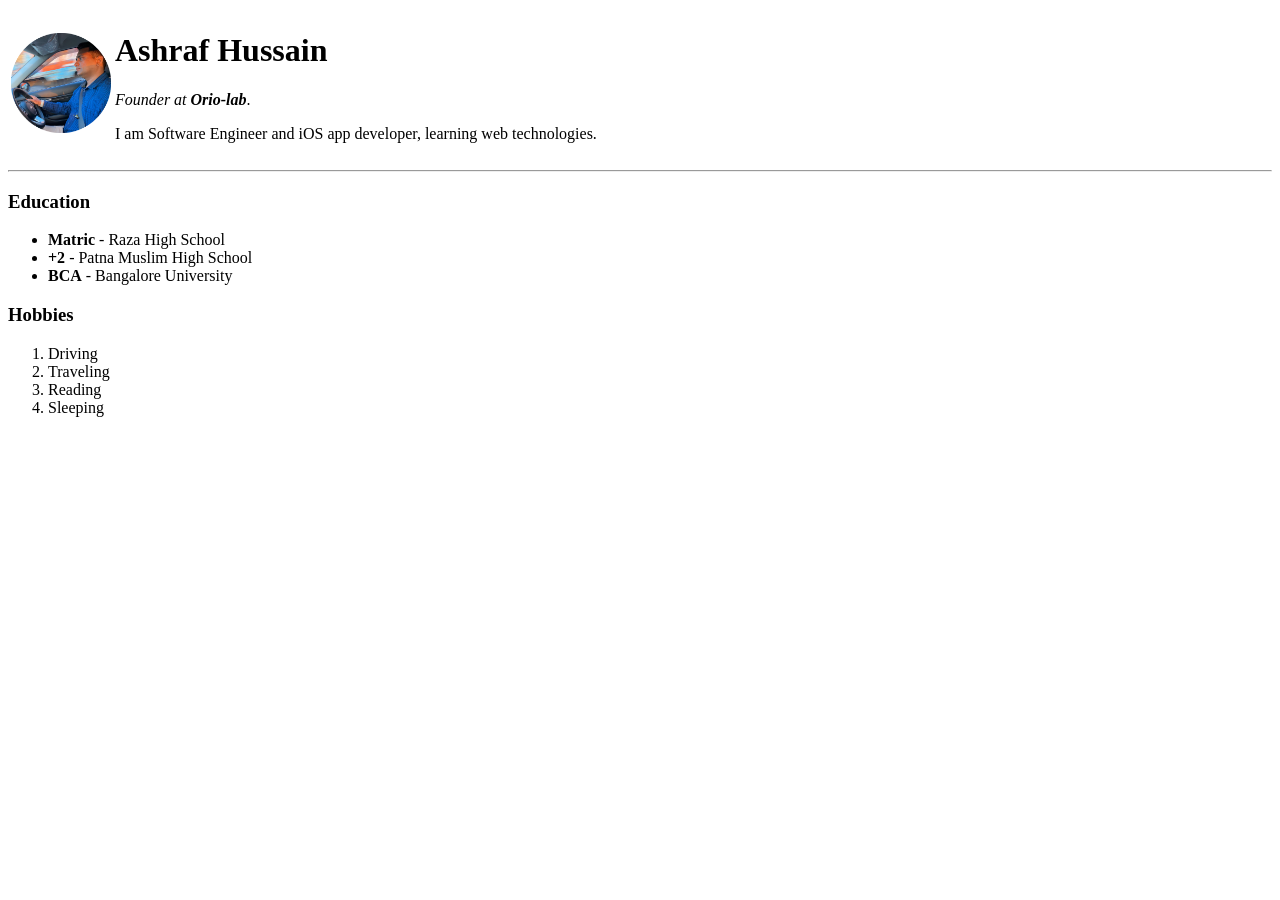
==== index.html @ 74f1a41c "Initial commit" ====
<!DOCTYPE html>
<html lang="en" dir="ltr">
  <head>
    <meta charset="utf-8">
    <title>Ashraf's Personal Site</title>
  </head>
  <body>
    <table>
      <tr>
        <td>
          <img src="images/profile.png" alt="ashraf profile image" style="height:100px; width=100px;">
        </td>
        <td>
          <h1>Ashraf Hussain</h1>
          <p><em>Founder at <strong>Orio-lab</strong></em>.</p>
          <p>I am Software Engineer and iOS app developer, learning web technologies.</p>
        </td>
      </tr>
    </table>
    <hr>
    <h3>Education</h3>
    <ul>
      <li><strong>Matric</strong> - Raza High School</li>
      <li><strong>+2</strong> - Patna Muslim High School</li>
      <li><strong>BCA</strong> - Bangalore University</li>
    </ul>
    <h3>Hobbies</h3>
    <ol>
      <li>Driving</li>
      <li>Traveling</li>
      <li>Reading</li>
      <li>Sleeping</li>
    </ol>
  </body>
</html>
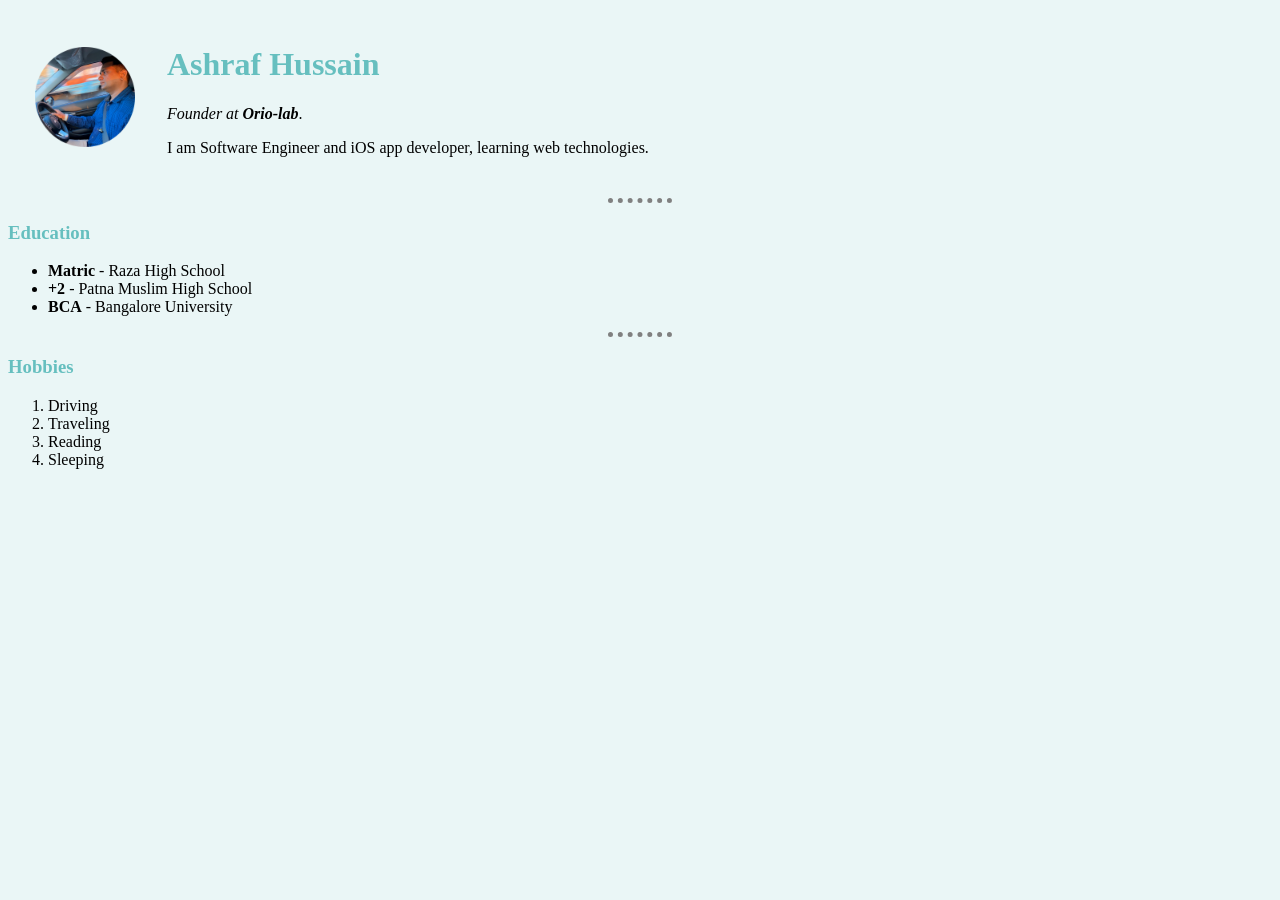
==== commit f511064b: "Added css" ====
--- a/index.html
+++ b/index.html
@@ -3,6 +3,7 @@
   <head>
     <meta charset="utf-8">
     <title>Ashraf's Personal Site</title>
+    <link rel="stylesheet" href="css/styles.css">
   </head>
   <body>
     <table>
@@ -24,6 +25,7 @@
       <li><strong>+2</strong> - Patna Muslim High School</li>
       <li><strong>BCA</strong> - Bangalore University</li>
     </ul>
+    <hr>
     <h3>Hobbies</h3>
     <ol>
       <li>Driving</li>
--- a/css/styles.css
+++ b/css/styles.css
@@ -0,0 +1,19 @@
+body {
+  background-color: #EAF6F6;
+}
+h1, h3 {
+  color: #66BFBF;
+}
+table {
+  padding-left: 10px;
+}
+td {
+  padding: 15px;
+}
+hr {
+  border-style: none;
+  border-top-style: dotted;
+  border-color: grey;
+  border-width: 5px;
+  width: 5%;
+}
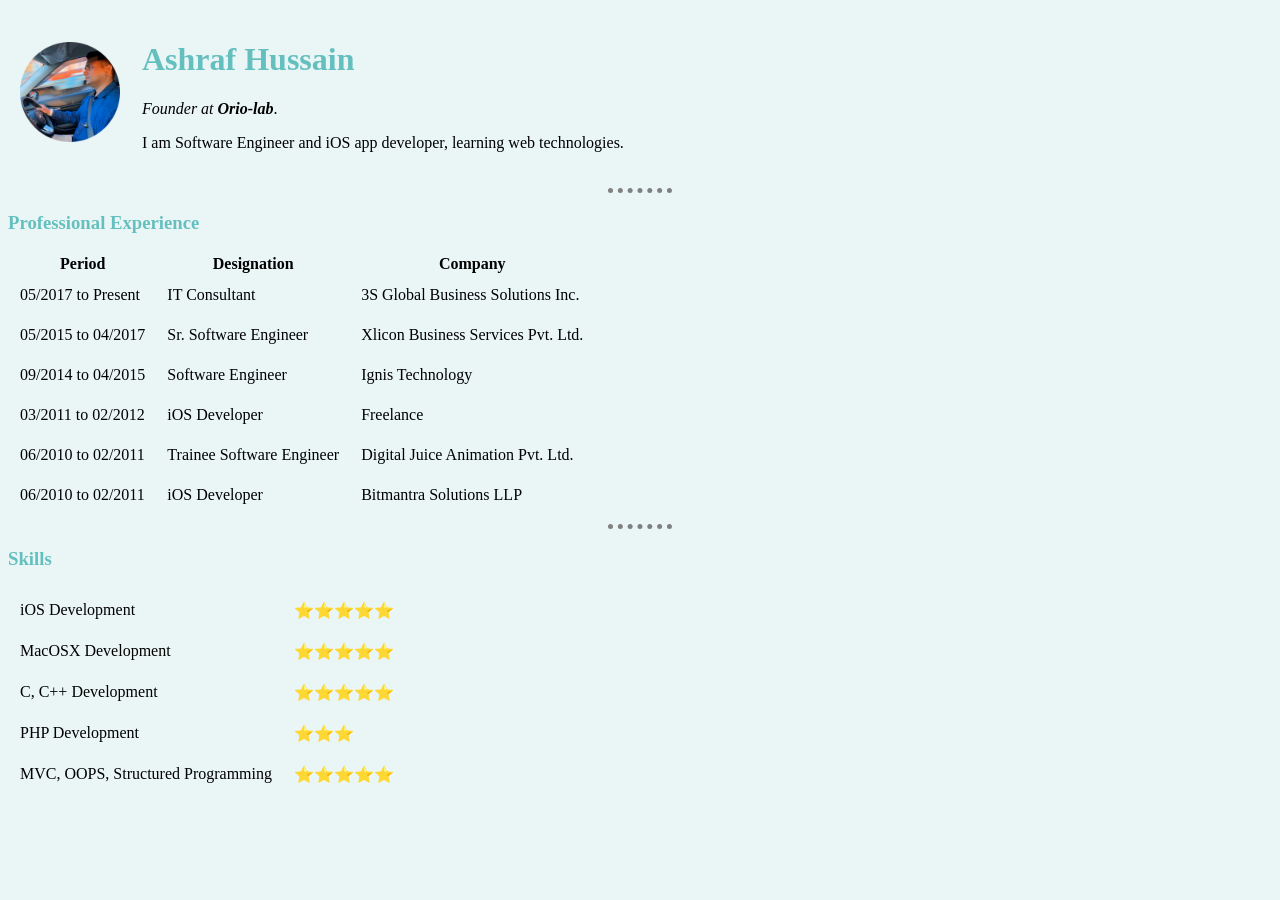
==== commit 79191b22: "Added experience and skills" ====
--- a/index.html
+++ b/index.html
@@ -19,19 +19,71 @@
       </tr>
     </table>
     <hr>
-    <h3>Education</h3>
-    <ul>
-      <li><strong>Matric</strong> - Raza High School</li>
-      <li><strong>+2</strong> - Patna Muslim High School</li>
-      <li><strong>BCA</strong> - Bangalore University</li>
-    </ul>
+    <h3>Professional Experience</h3>
+    <table>
+      <th>
+        Period
+      </th>
+      <th>
+        Designation
+      </th>
+      <th>
+        Company
+      </th>
+      <tr>
+        <td>05/2017 to Present</td>
+        <td>IT Consultant</td>
+        <td>3S Global Business Solutions Inc.</td>
+      </tr>
+      <tr>
+        <td>05/2015 to 04/2017</td>
+        <td>Sr. Software Engineer</td>
+        <td>Xlicon Business Services Pvt. Ltd.</td>
+      </tr>
+      <tr>
+        <td>09/2014 to 04/2015</td>
+        <td>Software Engineer</td>
+        <td>Ignis Technology</td>
+      </tr>
+      <tr>
+        <td>03/2011 to 02/2012</td>
+        <td>iOS Developer</td>
+        <td>Freelance</td>
+      </tr>
+      <tr>
+        <td>06/2010 to 02/2011</td>
+        <td>Trainee Software Engineer</td>
+        <td>Digital Juice Animation Pvt. Ltd.</td>
+      </tr>
+      <tr>
+        <td>06/2010 to 02/2011</td>
+        <td>iOS Developer</td>
+        <td>Bitmantra Solutions LLP</td>
+      </tr>
+    </table>
     <hr>
-    <h3>Hobbies</h3>
-    <ol>
-      <li>Driving</li>
-      <li>Traveling</li>
-      <li>Reading</li>
-      <li>Sleeping</li>
-    </ol>
+    <h3>Skills</h3>
+    <table>
+      <tr>
+        <td>iOS Development</td>
+        <td>⭐⭐⭐⭐⭐</td>
+      </tr>
+      <tr>
+        <td>MacOSX Development</td>
+        <td>⭐⭐⭐⭐⭐</td>
+      </tr>
+      <tr>
+        <td>C, C++ Development</td>
+        <td>⭐⭐⭐⭐⭐</td>
+      </tr>
+      <tr>
+        <td>PHP Development</td>
+        <td>⭐⭐⭐</td>
+      </tr>
+      <tr>
+        <td>MVC, OOPS, Structured Programming</td>
+        <td>⭐⭐⭐⭐⭐</td>
+      </tr>
+    </table>
   </body>
 </html>
--- a/css/styles.css
+++ b/css/styles.css
@@ -4,11 +4,9 @@
 h1, h3 {
   color: #66BFBF;
 }
-table {
-  padding-left: 10px;
-}
+
 td {
-  padding: 15px;
+  padding: 10px;
 }
 hr {
   border-style: none;
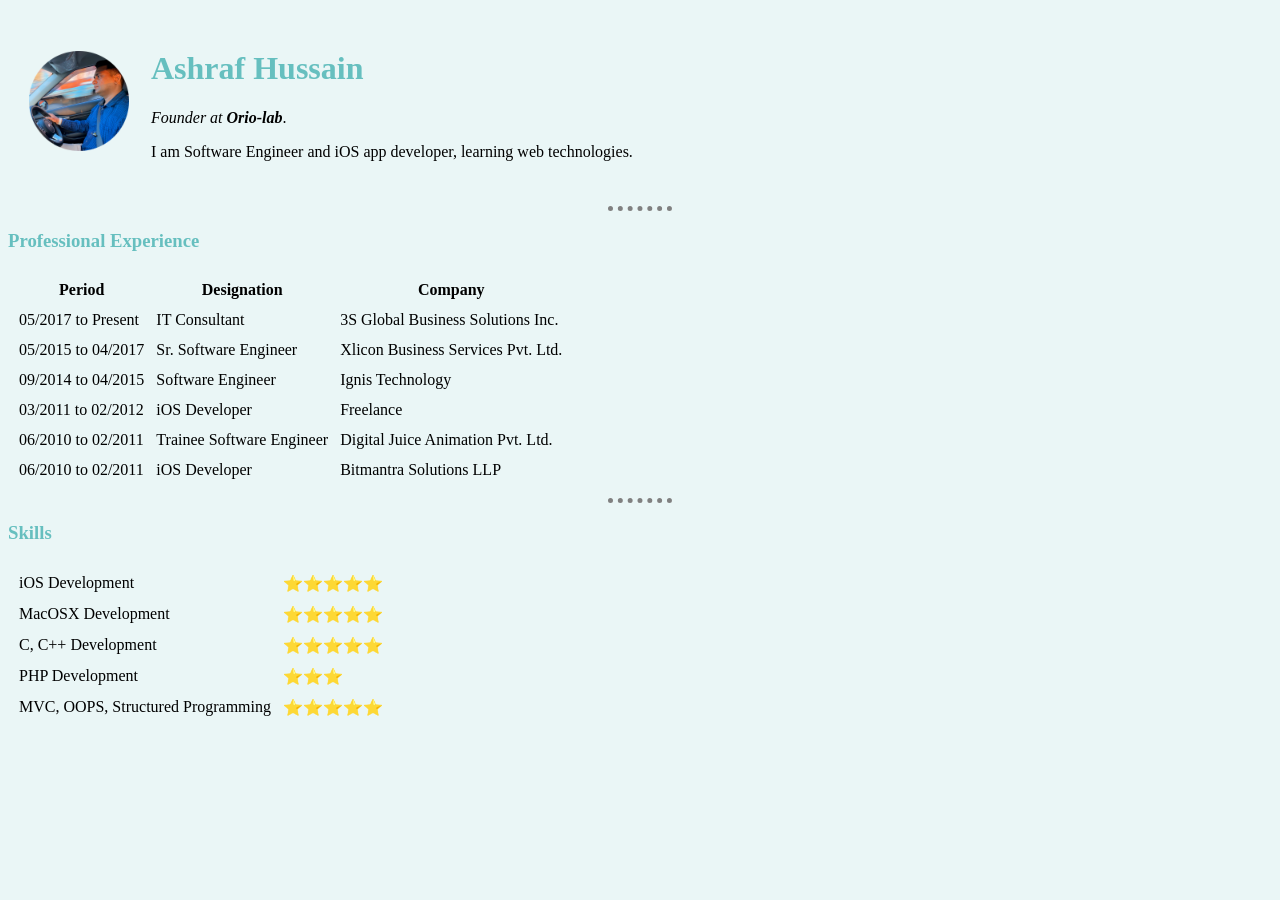
==== commit 1f7fc1c9: "Adjusted cell spacing" ====
--- a/index.html
+++ b/index.html
@@ -6,7 +6,7 @@
     <link rel="stylesheet" href="css/styles.css">
   </head>
   <body>
-    <table>
+    <table cellspacing="20">
       <tr>
         <td>
           <img src="images/profile.png" alt="ashraf profile image" style="height:100px; width=100px;">
@@ -20,7 +20,7 @@
     </table>
     <hr>
     <h3>Professional Experience</h3>
-    <table>
+    <table cellspacing="10">
       <th>
         Period
       </th>
@@ -63,7 +63,7 @@
     </table>
     <hr>
     <h3>Skills</h3>
-    <table>
+    <table cellspacing="10">
       <tr>
         <td>iOS Development</td>
         <td>⭐⭐⭐⭐⭐</td>
--- a/css/styles.css
+++ b/css/styles.css
@@ -5,9 +5,6 @@
   color: #66BFBF;
 }
 
-td {
-  padding: 10px;
-}
 hr {
   border-style: none;
   border-top-style: dotted;
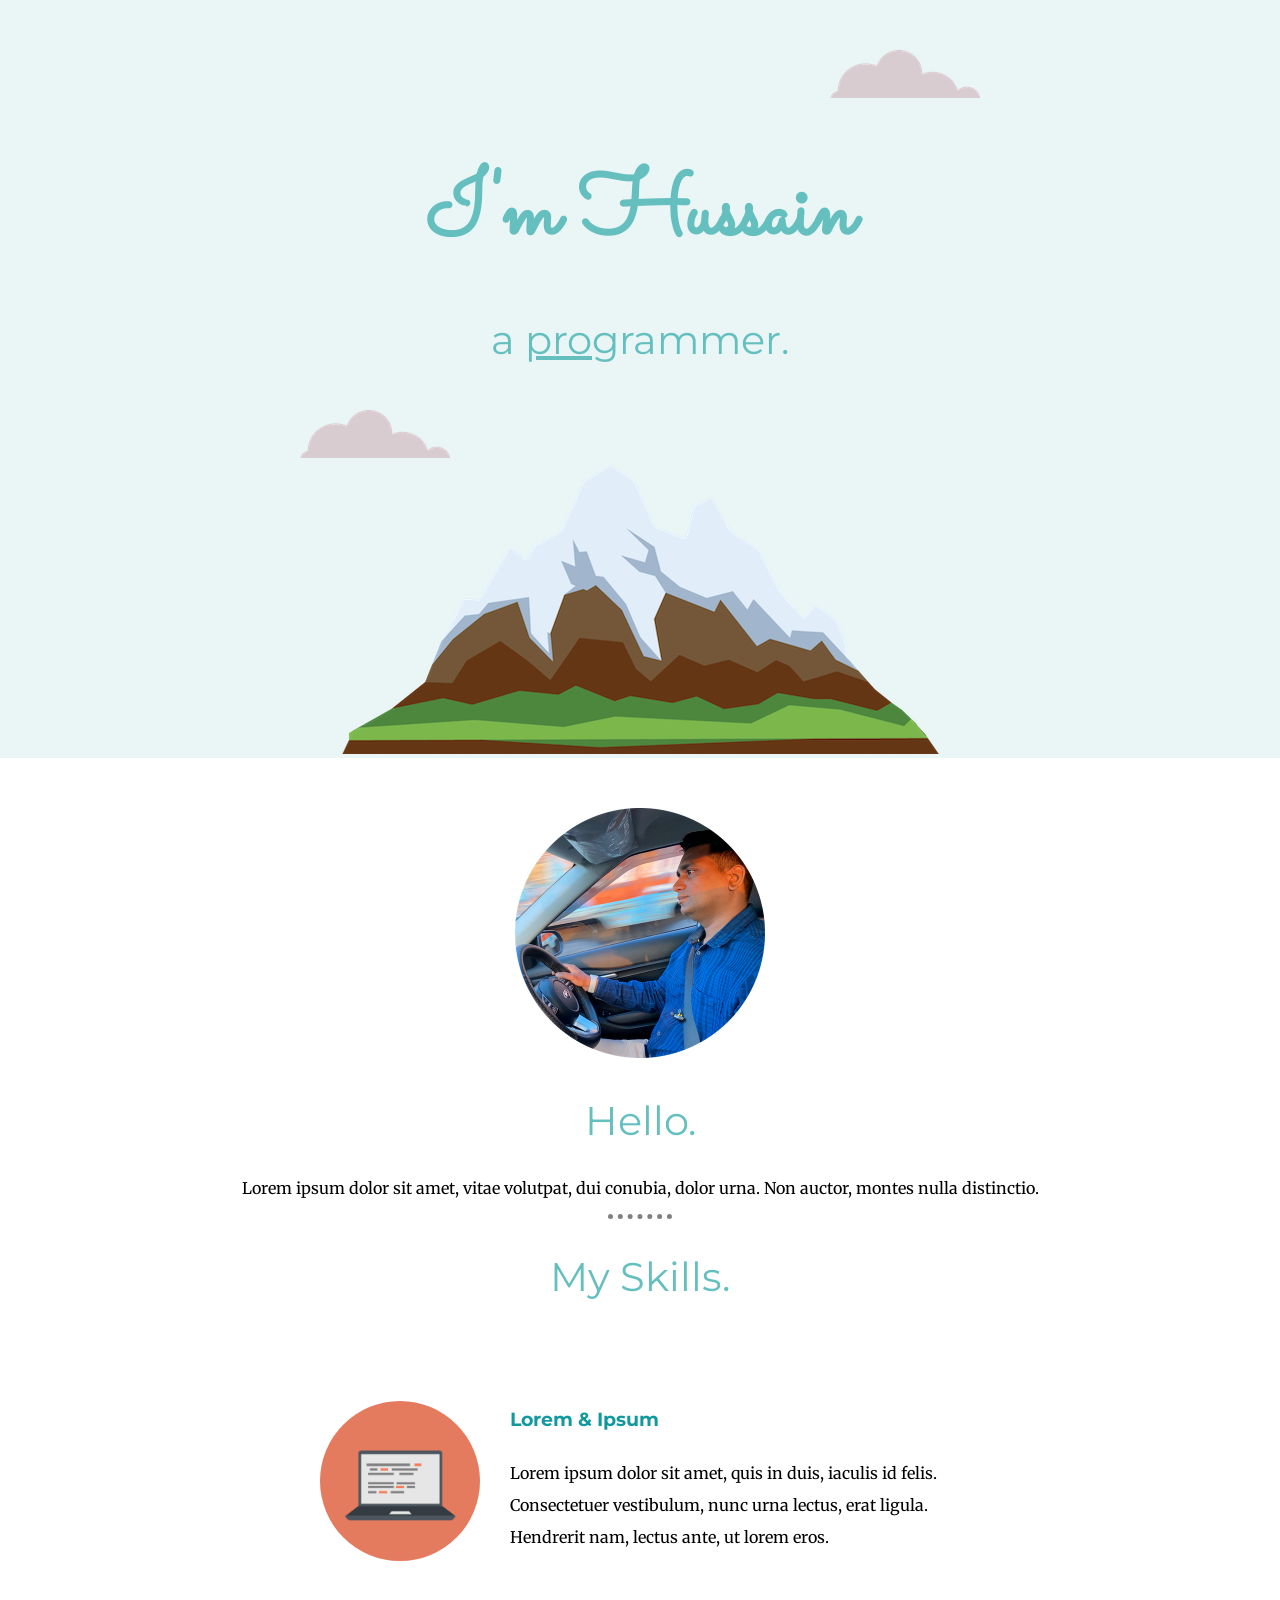
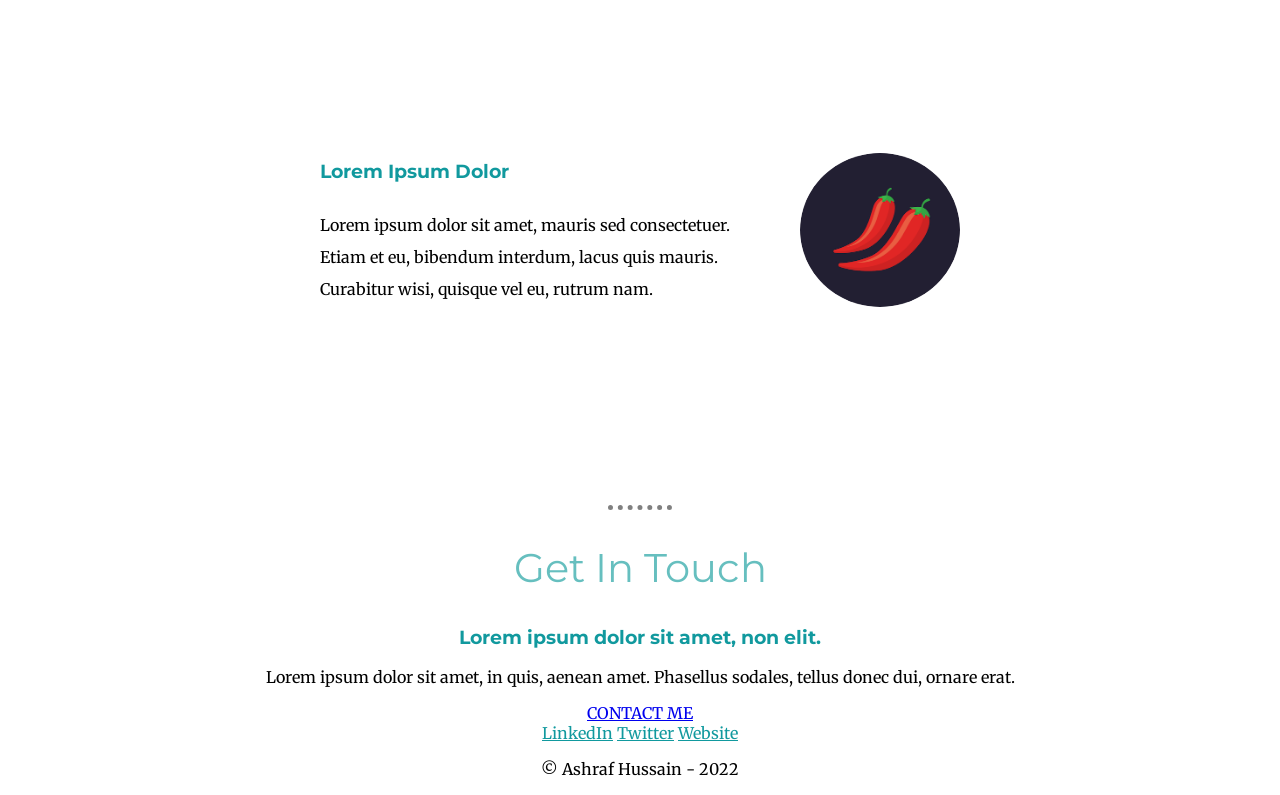
==== commit 9d90d09e: "Updates" ====
--- a/index.html
+++ b/index.html
@@ -3,87 +3,55 @@
   <head>
     <meta charset="utf-8">
     <title>Ashraf's Personal Site</title>
-    <link rel="stylesheet" href="css/styles.css">
+    <link rel="stylesheet" href="css/styles-new.css">
+    <link rel="preconnect" href="https://fonts.googleapis.com">
+    <link rel="preconnect" href="https://fonts.gstatic.com" crossorigin>
+    <link href="https://fonts.googleapis.com/css2?family=Merriweather&family=Montserrat&family=Sacramento&display=swap" rel="stylesheet">
   </head>
   <body>
-    <table cellspacing="20">
-      <tr>
-        <td>
-          <img src="images/profile.png" alt="ashraf profile image" style="height:100px; width=100px;">
-        </td>
-        <td>
-          <h1>Ashraf Hussain</h1>
-          <p><em>Founder at <strong>Orio-lab</strong></em>.</p>
-          <p>I am Software Engineer and iOS app developer, learning web technologies.</p>
-        </td>
-      </tr>
-    </table>
-    <hr>
-    <h3>Professional Experience</h3>
-    <table cellspacing="10">
-      <th>
-        Period
-      </th>
-      <th>
-        Designation
-      </th>
-      <th>
-        Company
-      </th>
-      <tr>
-        <td>05/2017 to Present</td>
-        <td>IT Consultant</td>
-        <td>3S Global Business Solutions Inc.</td>
-      </tr>
-      <tr>
-        <td>05/2015 to 04/2017</td>
-        <td>Sr. Software Engineer</td>
-        <td>Xlicon Business Services Pvt. Ltd.</td>
-      </tr>
-      <tr>
-        <td>09/2014 to 04/2015</td>
-        <td>Software Engineer</td>
-        <td>Ignis Technology</td>
-      </tr>
-      <tr>
-        <td>03/2011 to 02/2012</td>
-        <td>iOS Developer</td>
-        <td>Freelance</td>
-      </tr>
-      <tr>
-        <td>06/2010 to 02/2011</td>
-        <td>Trainee Software Engineer</td>
-        <td>Digital Juice Animation Pvt. Ltd.</td>
-      </tr>
-      <tr>
-        <td>06/2010 to 02/2011</td>
-        <td>iOS Developer</td>
-        <td>Bitmantra Solutions LLP</td>
-      </tr>
-    </table>
-    <hr>
-    <h3>Skills</h3>
-    <table cellspacing="10">
-      <tr>
-        <td>iOS Development</td>
-        <td>⭐⭐⭐⭐⭐</td>
-      </tr>
-      <tr>
-        <td>MacOSX Development</td>
-        <td>⭐⭐⭐⭐⭐</td>
-      </tr>
-      <tr>
-        <td>C, C++ Development</td>
-        <td>⭐⭐⭐⭐⭐</td>
-      </tr>
-      <tr>
-        <td>PHP Development</td>
-        <td>⭐⭐⭐</td>
-      </tr>
-      <tr>
-        <td>MVC, OOPS, Structured Programming</td>
-        <td>⭐⭐⭐⭐⭐</td>
-      </tr>
-    </table>
+    <div class="top-container">
+      <img class="cloud-top" src="images/cloud.png" alt="cloud-img">
+      <h1 class="title primary-color">I'm Hussain</h1>
+      <img class="cloud-bottom" src="images/cloud.png" alt="cloud-img">
+      <h2 class="primary-color">a <span class="pro">pro</span>grammer.</h2>
+      <img src="images/mountain.png" alt="mountain-img">
+    </div>
+    <div class="middle-container">
+      <div class="profile">
+        <img class="profile-img" src="images/profile.png" alt="ashraf-profile-img">
+        <h2 class="primary-color">Hello.</h2>
+        <p>Lorem ipsum dolor sit amet, vitae volutpat, dui conubia, dolor urna. Non auctor, montes nulla distinctio.</p>
+      </div>
+      <hr class="custom-hr">
+      <div class="skills">
+      <h2 class="primary-color">My Skills.</h2>
+      <div class="skill-row">
+        <img class="circular img-float-left-25" src="images/computer.png" alt="computer">
+        <h3 class="secondary-color">Lorem & Ipsum</h3>
+        <p>Lorem ipsum dolor sit amet, quis in duis, iaculis id felis. Consectetuer vestibulum, nunc urna lectus, erat ligula. Hendrerit nam, lectus ante, ut lorem eros.</p>
+      </div>
+      <div class="skill-row">
+        <img class="circular img-float-right-25" src="images/chillies.png" alt="chillies">
+        <h3 class="secondary-color">Lorem Ipsum Dolor</h3>
+        <p>Lorem ipsum dolor sit amet, mauris sed consectetuer. Etiam et eu, bibendum interdum, lacus quis mauris. Curabitur wisi, quisque vel eu, rutrum nam.</p>
+      </div>
+    </div>
+    <hr class="custom-hr">
+    <div class="contact-me">
+      <h2 class="primary-color">Get In Touch</h2>
+      <h3 class="secondary-color">Lorem ipsum dolor sit amet, non elit.</h3>
+      <p>Lorem ipsum dolor sit amet, in quis, aenean amet. Phasellus sodales, tellus donec dui, ornare erat.</p>
+      <a class="btn" href="mailto:mailboxtohussain@me.com">CONTACT ME</a>
+    </div>
+  </div>
+
+
+  <div class="bottom-container">
+    <a class="footer-link secondary-color" href="https://www.linkedin.com/">LinkedIn</a>
+    <a class="footer-link secondary-color" href="https://twitter.com/">Twitter</a>
+    <a class="footer-link secondary-color" href="https://www.appbrewery.co/">Website</a>
+    <p>© Ashraf Hussain - 2022</p>
+  </div>
+
   </body>
 </html>
--- a/css/styles-new.css
+++ b/css/styles-new.css
@@ -0,0 +1,86 @@
+body {
+  margin: 0;
+  text-align: center;
+  font-family: 'Merriweather', serif;
+}
+h1 {
+  margin: 50px auto 0 auto;
+  font-family: 'Sacramento', cursive;
+  font-size: 5.625rem;
+}
+
+h2 {
+  font-family: 'Montserrat', sans-serif;
+  font-size: 2.5rem;
+  font-weight: normal;
+}
+h3 {
+  font-family: 'Montserrat', sans-serif;
+}
+
+.custom-hr {
+  border-style: none;
+  border-top-style: dotted;
+  border-color: grey;
+  border-width: 5px;
+  width: 5%;
+}
+
+.top-container {
+  background-color: #EAF6F6;
+  position: relative;
+  padding-top: 100px;
+}
+.middle-container {
+  margin-top: 50px;
+}
+.bottom-container {
+
+}
+.cloud-top {
+  position: absolute;
+  top: 50px;
+  right: 300px;
+}
+.cloud-bottom {
+  position: absolute;
+  left: 300px;
+  bottom: 300px;
+}
+
+.pro {
+  text-decoration: underline;
+}
+
+.profile-img {
+  width: 250px;
+  height: 250px;
+}
+.primary-color {
+  color: #66BFBF;
+}
+.secondary-color {
+  color: #11999E;
+}
+.skill-row {
+  width: 50%;
+  margin: 100px auto 200px auto;
+  line-height: 2;
+  text-align: left;
+}
+.skills {
+
+}
+.img-float-left-25 {
+  width: 25%;
+  float: left;
+  margin-right: 30px;
+}
+.img-float-right-25 {
+  width: 25%;
+  float: right;
+  margin-left: 30px;
+}
+.circular {
+  border-radius: 50%;
+}
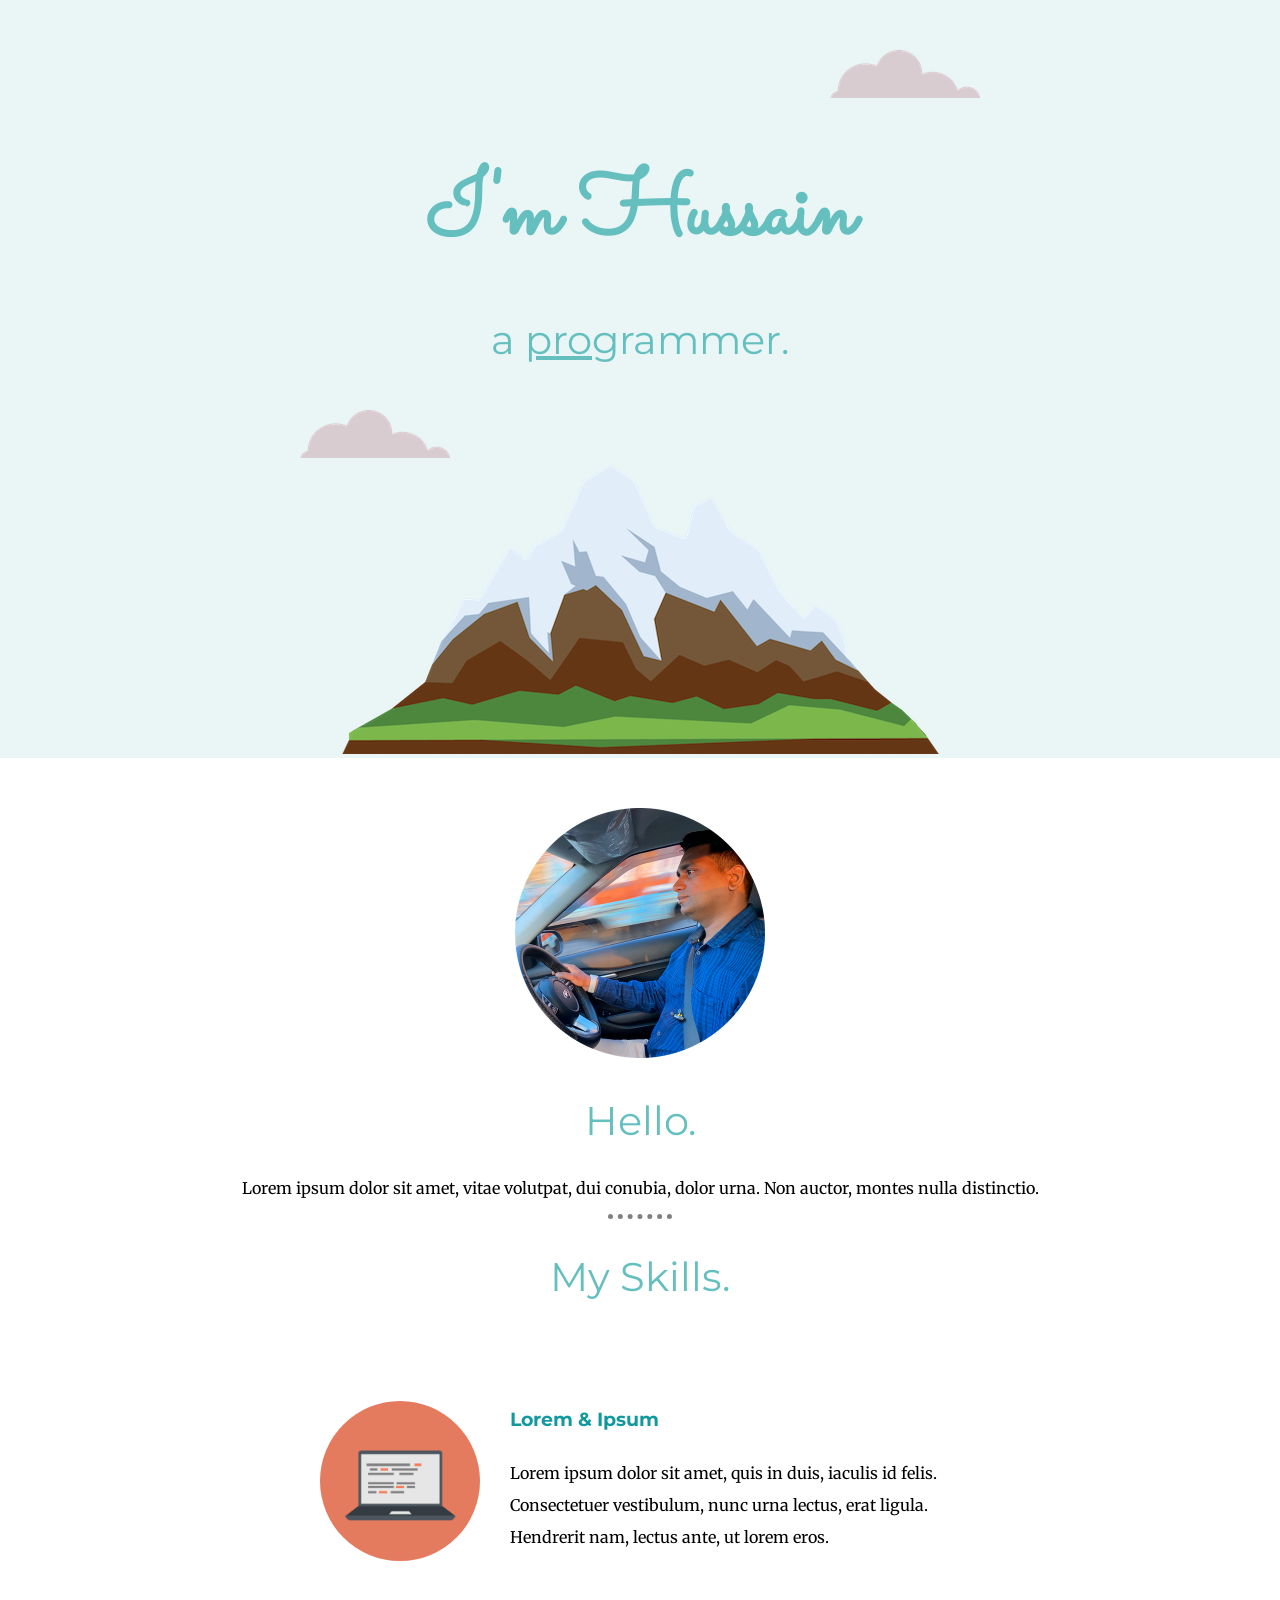
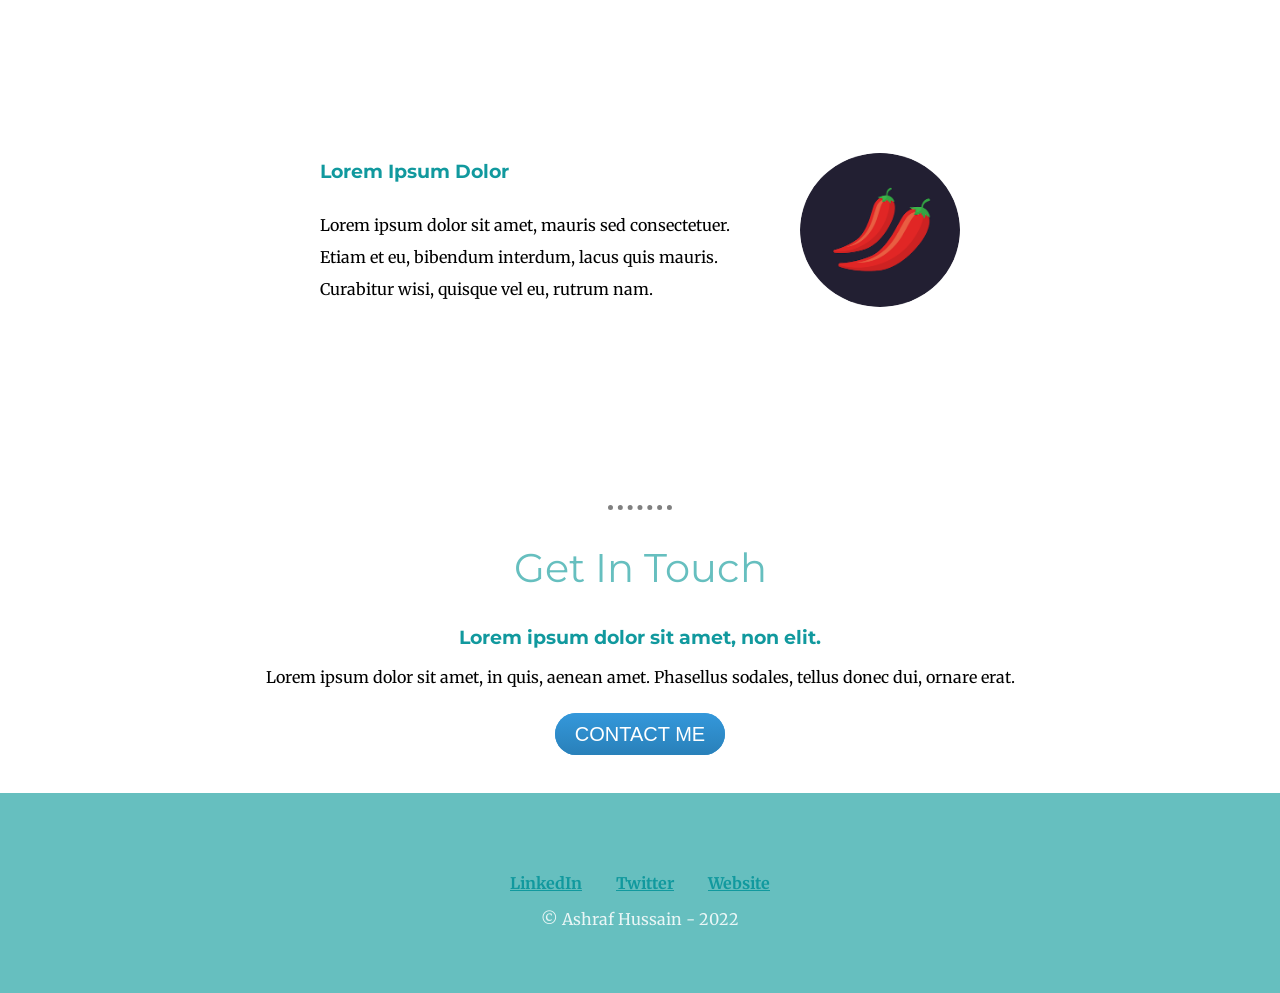
==== commit 52613d64: "Added footer" ====
--- a/index.html
+++ b/index.html
@@ -37,20 +37,25 @@
       </div>
     </div>
     <hr class="custom-hr">
-    <div class="contact-me">
-      <h2 class="primary-color">Get In Touch</h2>
-      <h3 class="secondary-color">Lorem ipsum dolor sit amet, non elit.</h3>
-      <p>Lorem ipsum dolor sit amet, in quis, aenean amet. Phasellus sodales, tellus donec dui, ornare erat.</p>
-      <a class="btn" href="mailto:mailboxtohussain@me.com">CONTACT ME</a>
+    <div class="bottom-container">
+      <div class="contact-me">
+        <h2 class="primary-color">Get In Touch</h2>
+        <h3 class="secondary-color">Lorem ipsum dolor sit amet, non elit.</h3>
+        <p>Lorem ipsum dolor sit amet, in quis, aenean amet. Phasellus sodales, tellus donec dui, ornare erat.</p><br />
+        <a class="btn" href="mailto:mailboxtohussain@me.com">CONTACT ME</a>
+      </div>
     </div>
   </div>
 
 
-  <div class="bottom-container">
-    <a class="footer-link secondary-color" href="https://www.linkedin.com/">LinkedIn</a>
-    <a class="footer-link secondary-color" href="https://twitter.com/">Twitter</a>
-    <a class="footer-link secondary-color" href="https://www.appbrewery.co/">Website</a>
-    <p>© Ashraf Hussain - 2022</p>
+  <div class="footer">
+    <div class="links">
+      <a class="footer-link" href="https://www.linkedin.com/">LinkedIn</a>
+      <a class="footer-link" href="https://twitter.com/">Twitter</a>
+      <a class="footer-link" href="https://www.appbrewery.co/">Website</a>
+    </div>
+
+    <p class="copyright">© Ashraf Hussain - 2022</p>
   </div>
 
   </body>
--- a/css/styles-new.css
+++ b/css/styles-new.css
@@ -84,3 +84,50 @@
 .circular {
   border-radius: 50%;
 }
+
+.btn {
+  background: #3498db;
+  background-image: -webkit-linear-gradient(top, #3498db, #2980b9);
+  background-image: -moz-linear-gradient(top, #3498db, #2980b9);
+  background-image: -ms-linear-gradient(top, #3498db, #2980b9);
+  background-image: -o-linear-gradient(top, #3498db, #2980b9);
+  background-image: linear-gradient(to bottom, #3498db, #2980b9);
+  -webkit-border-radius: 28;
+  -moz-border-radius: 28;
+  border-radius: 28px;
+  font-family: Arial;
+  color: #ffffff;
+  font-size: 20px;
+  padding: 10px 20px 10px 20px;
+  text-decoration: none;
+}
+
+.btn:hover {
+  background: #3cb0fd;
+  background-image: -webkit-linear-gradient(top, #3cb0fd, #3498db);
+  background-image: -moz-linear-gradient(top, #3cb0fd, #3498db);
+  background-image: -ms-linear-gradient(top, #3cb0fd, #3498db);
+  background-image: -o-linear-gradient(top, #3cb0fd, #3498db);
+  background-image: linear-gradient(to bottom, #3cb0fd, #3498db);
+  text-decoration: none;
+}
+
+.footer {
+  margin-top: 50px;
+  background-color: #66BFBF;
+  height: 200px;
+}
+.footer-link {
+  color: #11999E;
+  font-weight: bold;
+  margin: 20px 15px 20px 15px;
+}
+.links {
+  padding-top: 80px;
+}
+.copyright {
+  color: #EAF6F6;
+}
+.contact-me {
+  height: 200px;
+}
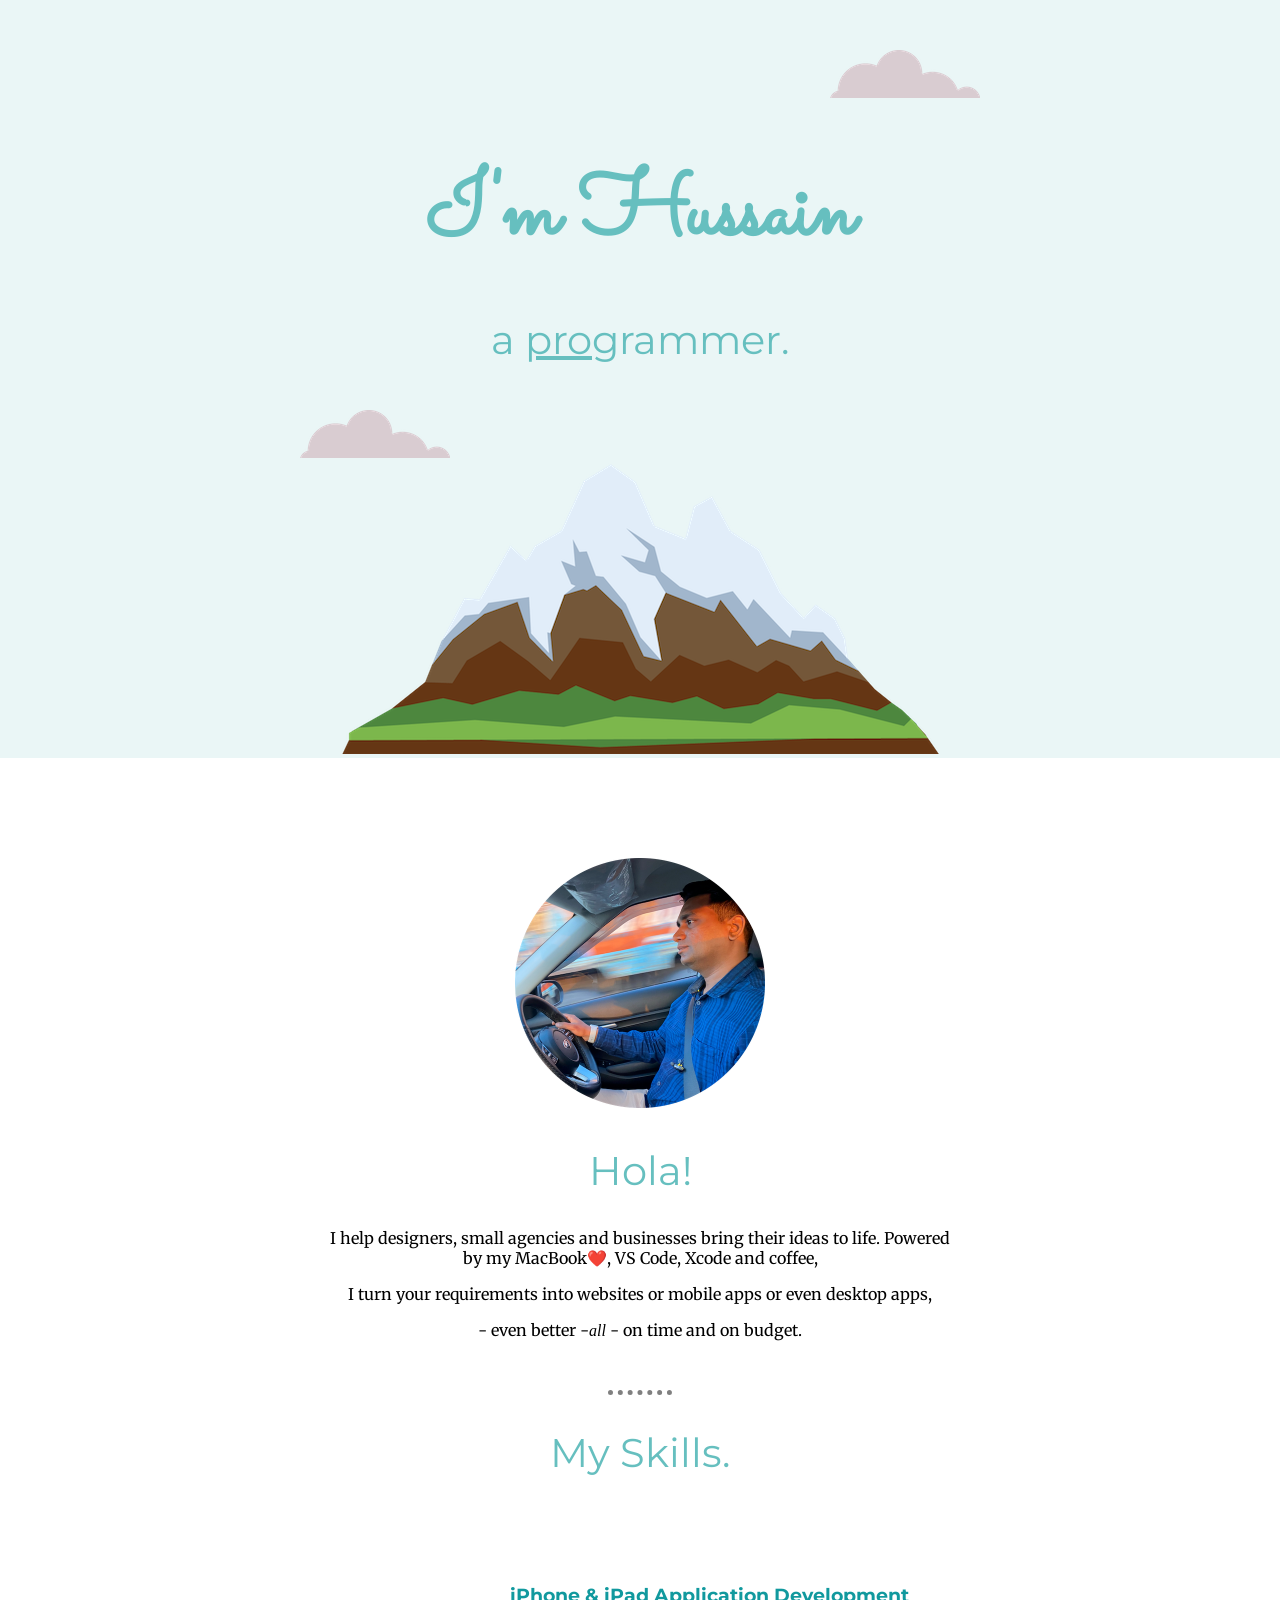
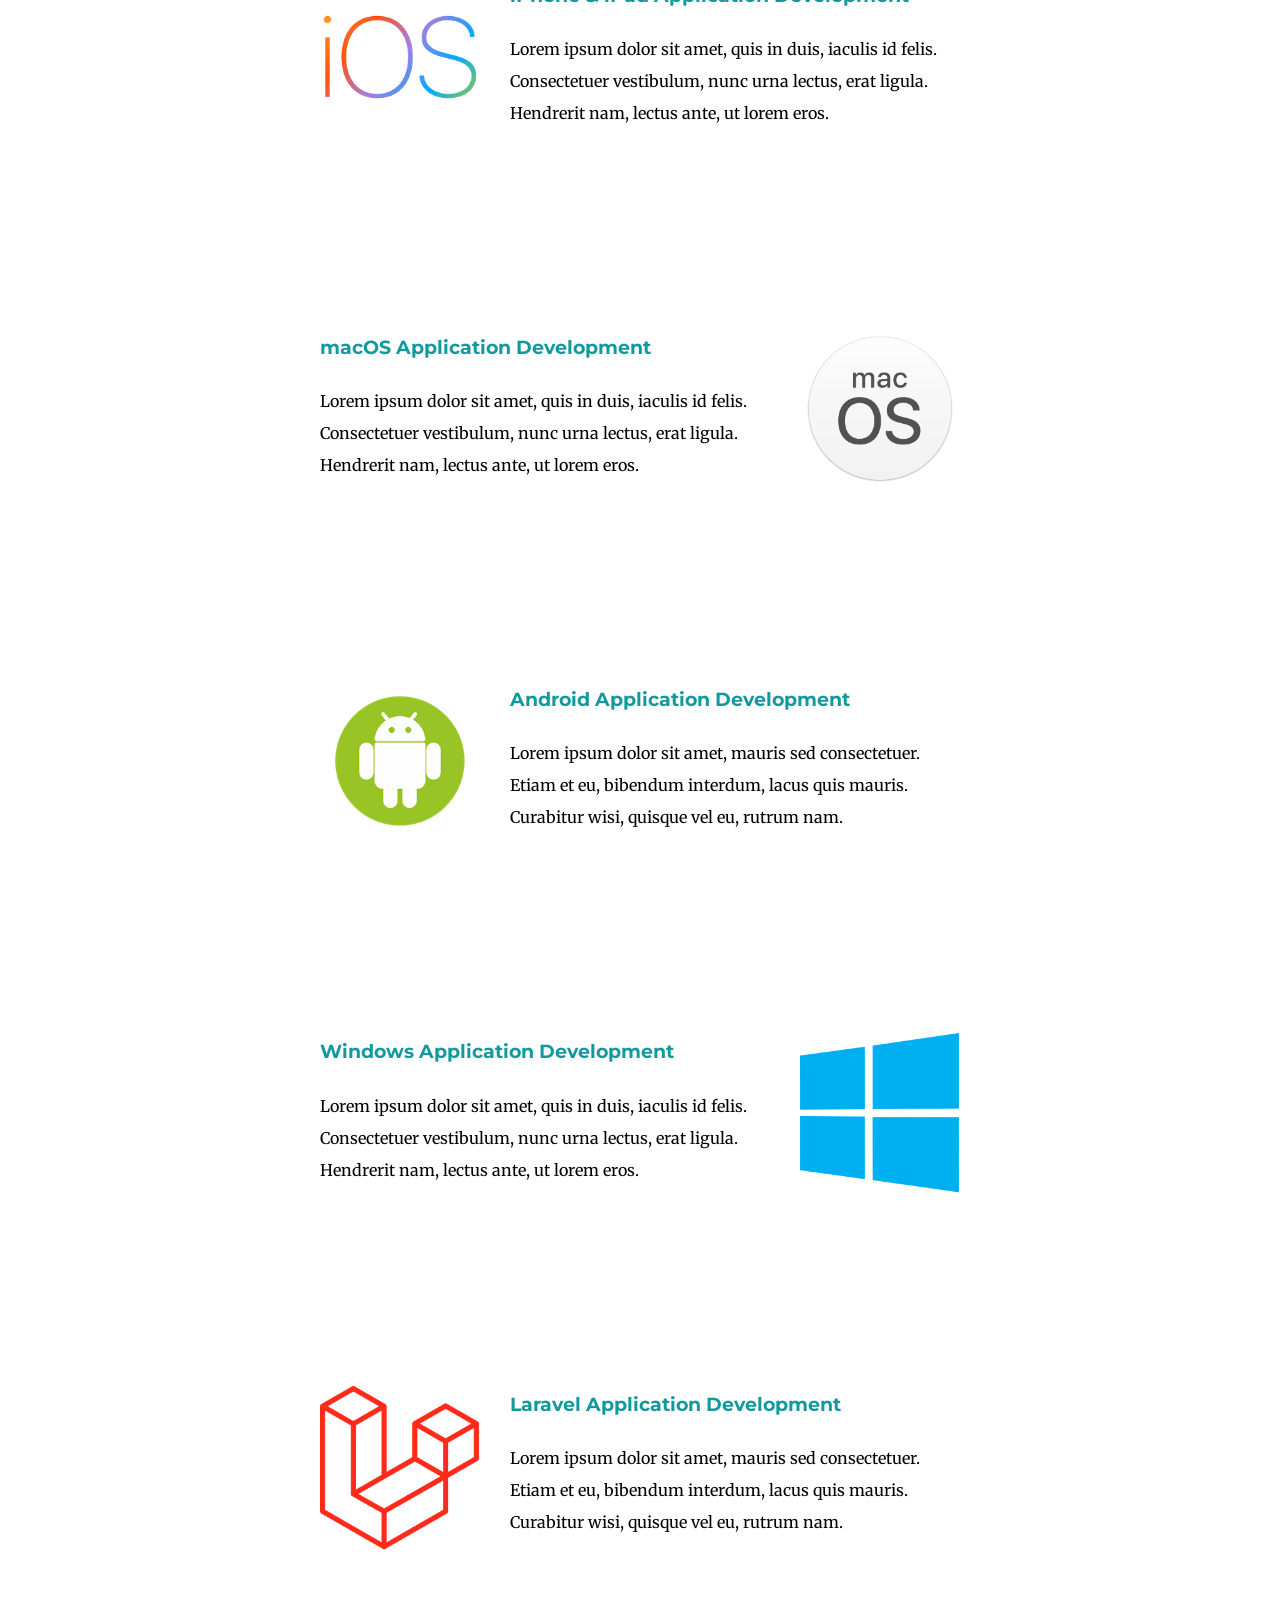
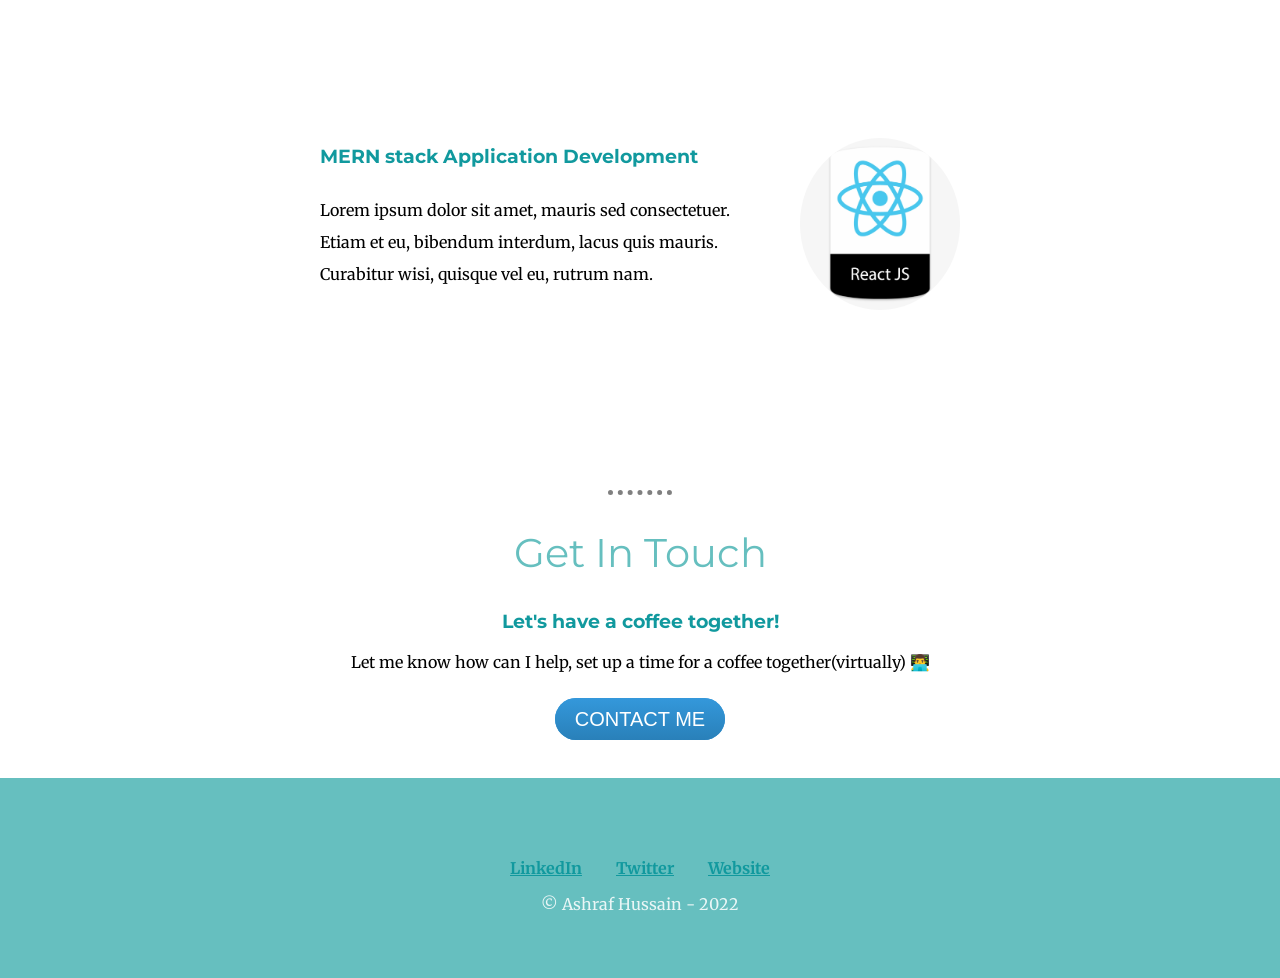
==== commit 443b90be: "Adding skills" ====
--- a/index.html
+++ b/index.html
@@ -2,8 +2,9 @@
 <html lang="en" dir="ltr">
   <head>
     <meta charset="utf-8">
-    <title>Ashraf's Personal Site</title>
+    <title>Ashraf Hussain | Portfolio</title>
     <link rel="stylesheet" href="css/styles-new.css">
+    <link rel="icon" href="favicon.ico">
     <link rel="preconnect" href="https://fonts.googleapis.com">
     <link rel="preconnect" href="https://fonts.gstatic.com" crossorigin>
     <link href="https://fonts.googleapis.com/css2?family=Merriweather&family=Montserrat&family=Sacramento&display=swap" rel="stylesheet">
@@ -19,20 +20,42 @@
     <div class="middle-container">
       <div class="profile">
         <img class="profile-img" src="images/profile.png" alt="ashraf-profile-img">
-        <h2 class="primary-color">Hello.</h2>
-        <p>Lorem ipsum dolor sit amet, vitae volutpat, dui conubia, dolor urna. Non auctor, montes nulla distinctio.</p>
+        <h2 class="primary-color">Hola!</h2>
+        <p>I help designers, small agencies and businesses bring their ideas to life. Powered by my MacBook❤️, VS Code, Xcode and coffee,</p>
+        <p>I turn your requirements into websites or mobile apps or even desktop apps,</p>
+        <p>- even better -<em>all</em> - on time and on budget.</p>
       </div>
       <hr class="custom-hr">
       <div class="skills">
       <h2 class="primary-color">My Skills.</h2>
       <div class="skill-row">
-        <img class="circular img-float-left-25" src="images/computer.png" alt="computer">
-        <h3 class="secondary-color">Lorem & Ipsum</h3>
+        <img class="img-float-left-25" src="images/ios.png" alt="ios">
+        <h3 class="secondary-color">iPhone & iPad Application Development</h3>
         <p>Lorem ipsum dolor sit amet, quis in duis, iaculis id felis. Consectetuer vestibulum, nunc urna lectus, erat ligula. Hendrerit nam, lectus ante, ut lorem eros.</p>
       </div>
       <div class="skill-row">
-        <img class="circular img-float-right-25" src="images/chillies.png" alt="chillies">
-        <h3 class="secondary-color">Lorem Ipsum Dolor</h3>
+        <img class="img-float-right-25" src="images/macosx.png" alt="macosx">
+        <h3 class="secondary-color">macOS Application Development</h3>
+        <p>Lorem ipsum dolor sit amet, quis in duis, iaculis id felis. Consectetuer vestibulum, nunc urna lectus, erat ligula. Hendrerit nam, lectus ante, ut lorem eros.</p>
+      </div>
+      <div class="skill-row">
+        <img class="circular img-float-left-25" src="images/android.png" alt="android">
+        <h3 class="secondary-color">Android Application Development</h3>
+        <p>Lorem ipsum dolor sit amet, mauris sed consectetuer. Etiam et eu, bibendum interdum, lacus quis mauris. Curabitur wisi, quisque vel eu, rutrum nam.</p>
+      </div>
+      <div class="skill-row">
+        <img class="img-float-right-25" src="images/windows.png" alt="windows">
+        <h3 class="secondary-color">Windows Application Development</h3>
+        <p>Lorem ipsum dolor sit amet, quis in duis, iaculis id felis. Consectetuer vestibulum, nunc urna lectus, erat ligula. Hendrerit nam, lectus ante, ut lorem eros.</p>
+      </div>
+      <div class="skill-row">
+        <img class="img-float-left-25" src="images/laravel.png" alt="laravel">
+        <h3 class="secondary-color">Laravel Application Development</h3>
+        <p>Lorem ipsum dolor sit amet, mauris sed consectetuer. Etiam et eu, bibendum interdum, lacus quis mauris. Curabitur wisi, quisque vel eu, rutrum nam.</p>
+      </div>
+      <div class="skill-row">
+        <img class="circular img-float-right-25" src="images/react.jpg" alt="react">
+        <h3 class="secondary-color">MERN stack Application Development</h3>
         <p>Lorem ipsum dolor sit amet, mauris sed consectetuer. Etiam et eu, bibendum interdum, lacus quis mauris. Curabitur wisi, quisque vel eu, rutrum nam.</p>
       </div>
     </div>
@@ -40,8 +63,8 @@
     <div class="bottom-container">
       <div class="contact-me">
         <h2 class="primary-color">Get In Touch</h2>
-        <h3 class="secondary-color">Lorem ipsum dolor sit amet, non elit.</h3>
-        <p>Lorem ipsum dolor sit amet, in quis, aenean amet. Phasellus sodales, tellus donec dui, ornare erat.</p><br />
+        <h3 class="secondary-color">Let's have a coffee together!</h3>
+        <p>Let me know how can I help, set up a time for a coffee together(virtually) 👨‍💻</p><br />
         <a class="btn" href="mailto:mailboxtohussain@me.com">CONTACT ME</a>
       </div>
     </div>
--- a/css/styles-new.css
+++ b/css/styles-new.css
@@ -131,3 +131,7 @@
 .contact-me {
   height: 200px;
 }
+.profile {
+  width: 50%;
+  margin: 100px auto 50px auto;
+}
